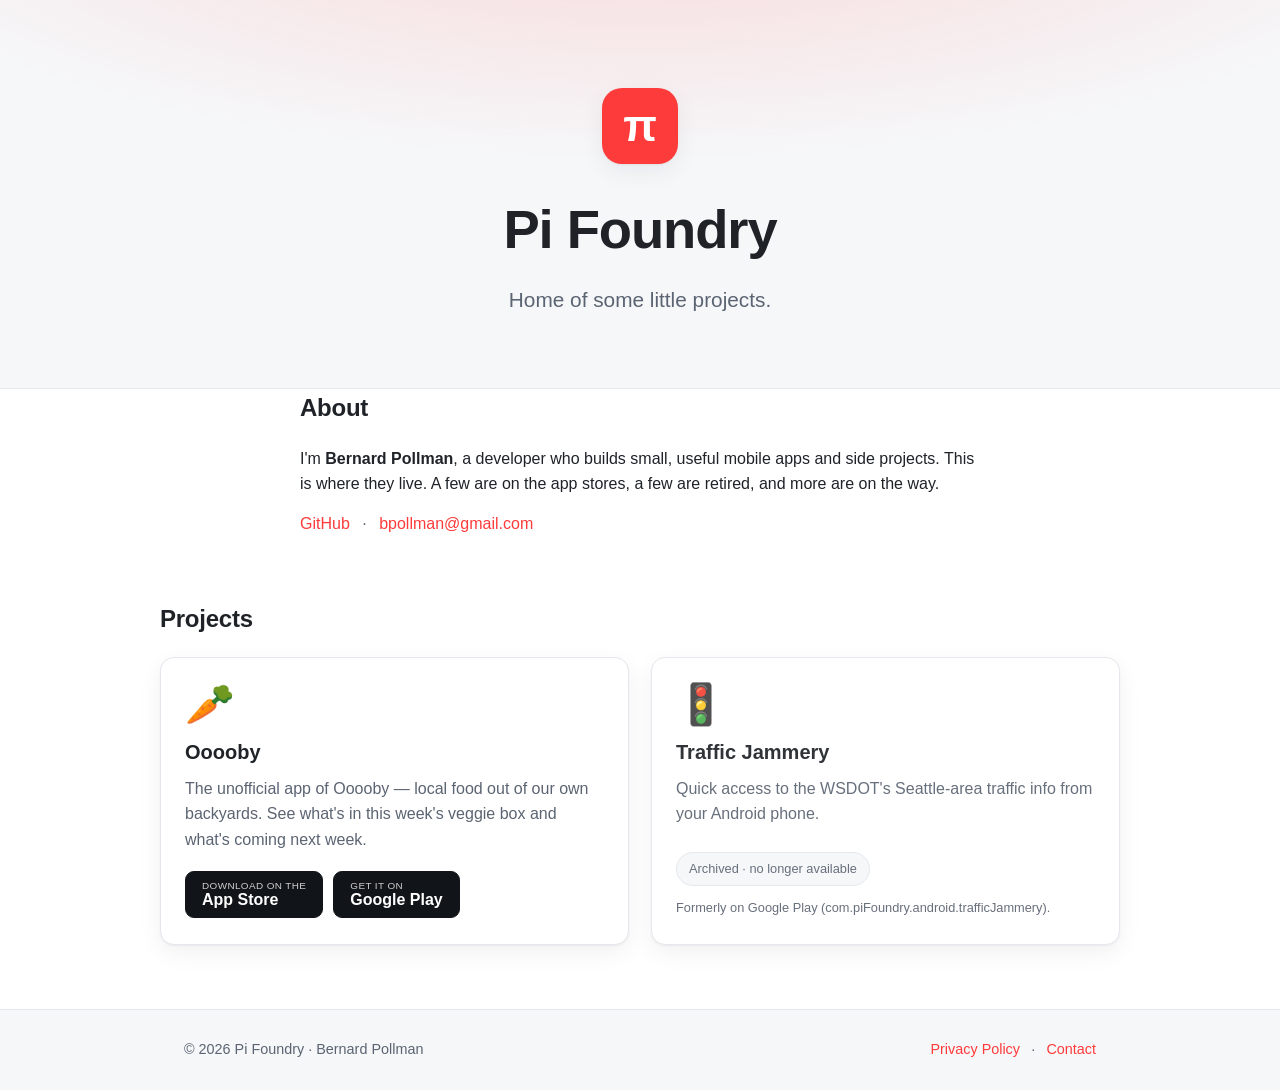
==== index.html @ 3267f2c6 "Modernize pifoundry.com as a static site Hand-built HTML/CSS site to replace the old Google Sites pa" ====
<!DOCTYPE html>
<html lang="en">
<head>
  <meta charset="UTF-8" />
  <meta name="viewport" content="width=device-width, initial-scale=1.0" />
  <title>Pi Foundry — small apps &amp; projects</title>
  <meta name="description" content="Pi Foundry — a home for small mobile apps and side projects by Bernard Pollman." />

  <!-- Open Graph / social preview -->
  <meta property="og:type" content="website" />
  <meta property="og:title" content="Pi Foundry — small apps &amp; projects" />
  <meta property="og:description" content="A home for small mobile apps and side projects by Bernard Pollman." />
  <meta property="og:url" content="https://www.pifoundry.com/" />
  <meta property="og:image" content="https://www.pifoundry.com/assets/og-image.png" />
  <meta name="twitter:card" content="summary_large_image" />

  <link rel="icon" href="assets/favicon.svg" type="image/svg+xml" />
  <link rel="stylesheet" href="styles.css" />
</head>
<body>
  <header class="hero">
    <div class="wrap hero-inner">
      <span class="logo" aria-hidden="true">π</span>
      <h1>Pi Foundry</h1>
      <p class="tagline">Home of some little projects.</p>
    </div>
  </header>

  <main class="wrap">
    <!-- About -->
    <section class="about" id="about">
      <h2>About</h2>
      <p>
        I'm <strong>Bernard Pollman</strong>, a developer who builds small, useful mobile
        apps and side projects. This is where they live. A few are on the app stores, a few
        are retired, and more are on the way.
      </p>
      <p class="links">
        <a href="https://github.com/PiFoundry" rel="noopener">GitHub</a>
        <span class="sep">·</span>
        <a href="mailto:bpollman@gmail.com">bpollman@gmail.com</a>
      </p>
    </section>

    <!-- Projects -->
    <section class="projects" id="projects">
      <h2>Projects</h2>
      <div class="grid">

        <!-- Ooooby (live, iOS + Android) -->
        <article class="card">
          <div class="card-icon" aria-hidden="true">🥕</div>
          <h3>Ooooby</h3>
          <p class="card-desc">
            The unofficial app of Ooooby — local food out of our own backyards.
            See what's in this week's veggie box and what's coming next week.
          </p>
          <div class="store-buttons">
            <a class="btn btn-store" rel="noopener"
               href="https://apps.apple.com/au/app/ooooby-veggie-box/id1254380183">
              <span class="btn-sub">Download on the</span>
              <span class="btn-main">App Store</span>
            </a>
            <a class="btn btn-store" rel="noopener"
               href="https://play.google.com/store/apps/details?id=com.piFoundry.android.ooooby">
              <span class="btn-sub">Get it on</span>
              <span class="btn-main">Google Play</span>
            </a>
          </div>
        </article>

        <!-- Traffic Jammery (archived) -->
        <article class="card card-archived">
          <div class="card-icon" aria-hidden="true">🚦</div>
          <h3>Traffic Jammery</h3>
          <p class="card-desc">
            Quick access to the WSDOT's Seattle-area traffic info from your Android phone.
          </p>
          <div class="store-buttons">
            <span class="badge">Archived · no longer available</span>
          </div>
          <p class="card-note">Formerly on Google Play (com.piFoundry.android.trafficJammery).</p>
        </article>

        <!--
          ===== TEMPLATE: copy this block to add a new project =====

          Live app (with store buttons):
          <article class="card">
            <div class="card-icon" aria-hidden="true">✨</div>
            <h3>App Name</h3>
            <p class="card-desc">One-line description of the app.</p>
            <div class="store-buttons">
              <a class="btn btn-store" rel="noopener" href="APP_STORE_URL">
                <span class="btn-sub">Download on the</span>
                <span class="btn-main">App Store</span>
              </a>
              <a class="btn btn-store" rel="noopener" href="PLAY_STORE_URL">
                <span class="btn-sub">Get it on</span>
                <span class="btn-main">Google Play</span>
              </a>
            </div>
          </article>

          Archived app (badge instead of buttons): add class "card-archived"
          to the <article> and replace store-buttons with:
            <div class="store-buttons"><span class="badge">Archived · no longer available</span></div>
          ==========================================================
        -->

      </div>
    </section>
  </main>

  <footer class="site-footer">
    <div class="wrap footer-inner">
      <p>&copy; <span id="year">2026</span> Pi Foundry · Bernard Pollman</p>
      <p>
        <a href="privacy-policy.html">Privacy Policy</a>
        <span class="sep">·</span>
        <a href="mailto:bpollman@gmail.com">Contact</a>
      </p>
    </div>
  </footer>

  <script>document.getElementById('year').textContent = new Date().getFullYear();</script>
</body>
</html>
---- styles.css ----
/* ===========================================================
   Pi Foundry — styles.css
   No framework. Custom properties + light/dark via prefers-color-scheme.
   =========================================================== */

:root {
  --accent: #fe3b3b;          /* keep the original site's red */
  --accent-hover: #cb2f2f;

  --bg: #ffffff;
  --bg-alt: #f6f7f9;
  --surface: #ffffff;
  --border: #e4e7ec;
  --text: #1f2328;
  --text-muted: #5b6472;

  --radius: 14px;
  --radius-sm: 9px;
  --shadow: 0 1px 2px rgba(16, 24, 40, 0.05),
            0 8px 24px rgba(16, 24, 40, 0.06);
  --maxw: 960px;
  --font: -apple-system, BlinkMacSystemFont, "Segoe UI", Roboto, Helvetica,
          Arial, sans-serif, "Apple Color Emoji", "Segoe UI Emoji";
}

@media (prefers-color-scheme: dark) {
  :root {
    --bg: #0f1115;
    --bg-alt: #14171d;
    --surface: #181b22;
    --border: #262b34;
    --text: #e7eaee;
    --text-muted: #9aa4b2;
    --accent: #ff5757;
    --accent-hover: #ff7b7b;
    --shadow: 0 1px 2px rgba(0, 0, 0, 0.4),
              0 8px 24px rgba(0, 0, 0, 0.35);
  }
}

* { box-sizing: border-box; }

html { scroll-behavior: smooth; }

body {
  margin: 0;
  font-family: var(--font);
  color: var(--text);
  background: var(--bg);
  line-height: 1.6;
  -webkit-font-smoothing: antialiased;
}

.wrap {
  width: 100%;
  max-width: var(--maxw);
  margin: 0 auto;
  padding: 0 24px;
}

a { color: var(--accent); text-decoration: none; }
a:hover { color: var(--accent-hover); text-decoration: underline; }

.sep { color: var(--text-muted); margin: 0 .5em; }

/* ---------- Hero ---------- */
.hero {
  background:
    radial-gradient(1200px 400px at 50% -120px, rgba(254, 59, 59, 0.18), transparent 70%),
    var(--bg-alt);
  border-bottom: 1px solid var(--border);
  padding: 88px 0 72px;
  text-align: center;
}
.hero-inner { display: flex; flex-direction: column; align-items: center; }
.logo {
  display: inline-grid;
  place-items: center;
  width: 76px; height: 76px;
  border-radius: 20px;
  background: var(--accent);
  color: #fff;
  font-size: 44px;
  font-weight: 700;
  line-height: 1;
  box-shadow: var(--shadow);
  margin-bottom: 22px;
}
.hero h1 {
  margin: 0;
  font-size: clamp(2.2rem, 6vw, 3.4rem);
  letter-spacing: -0.02em;
}
.tagline {
  margin: 10px 0 0;
  font-size: clamp(1.05rem, 2.4vw, 1.3rem);
  color: var(--text-muted);
}

/* ---------- Sections ---------- */
main { padding: 64px 24px 24px; }
main.wrap { padding-left: 0; padding-right: 0; } /* wrap handles gutter via inner */
section { margin: 0 auto 64px; }
section h2 {
  font-size: 1.5rem;
  letter-spacing: -0.01em;
  margin: 0 0 18px;
}

.about { max-width: 680px; }
.about p { color: var(--text); margin: 0 0 14px; }
.about .links { color: var(--text-muted); }

/* ---------- Projects grid ---------- */
.grid {
  display: grid;
  grid-template-columns: repeat(auto-fit, minmax(260px, 1fr));
  gap: 22px;
}
.card {
  background: var(--surface);
  border: 1px solid var(--border);
  border-radius: var(--radius);
  padding: 26px 24px;
  box-shadow: var(--shadow);
  display: flex;
  flex-direction: column;
  transition: transform .15s ease, box-shadow .15s ease;
}
.card:hover { transform: translateY(-3px); }
.card-icon {
  font-size: 40px;
  line-height: 1;
  margin-bottom: 12px;
}
.card h3 { margin: 0 0 8px; font-size: 1.25rem; }
.card-desc { margin: 0 0 18px; color: var(--text-muted); flex: 1; }
.card-archived { opacity: 0.92; }
.card-note {
  margin: 12px 0 0;
  font-size: 0.8rem;
  color: var(--text-muted);
}

/* ---------- Store buttons & badges ---------- */
.store-buttons { display: flex; flex-wrap: wrap; gap: 10px; }
.btn {
  display: inline-flex;
  flex-direction: column;
  justify-content: center;
  padding: 8px 16px;
  border-radius: var(--radius-sm);
  line-height: 1.15;
  text-decoration: none;
  border: 1px solid transparent;
}
.btn:hover { text-decoration: none; }
.btn-store {
  background: #111418;
  color: #fff;
  border-color: #111418;
}
.btn-store:hover { background: #000; color: #fff; }
.btn-sub { font-size: 0.62rem; text-transform: uppercase; letter-spacing: .04em; opacity: .8; }
.btn-main { font-size: 1rem; font-weight: 600; }

@media (prefers-color-scheme: dark) {
  .btn-store { background: #e7eaee; color: #0f1115; border-color: #e7eaee; }
  .btn-store:hover { background: #fff; color: #0f1115; }
}

.badge {
  display: inline-block;
  padding: 6px 12px;
  border-radius: 999px;
  font-size: 0.8rem;
  font-weight: 500;
  color: var(--text-muted);
  background: var(--bg-alt);
  border: 1px solid var(--border);
}

/* ---------- Footer ---------- */
.site-footer {
  border-top: 1px solid var(--border);
  background: var(--bg-alt);
  padding: 28px 24px;
  color: var(--text-muted);
}
.footer-inner {
  display: flex;
  flex-wrap: wrap;
  justify-content: space-between;
  gap: 8px;
  align-items: center;
}
.footer-inner p { margin: 0; font-size: 0.9rem; }

/* ---------- Privacy policy page ---------- */
.doc { max-width: 760px; margin: 0 auto; padding: 56px 24px 72px; }
.doc h1 { font-size: 2rem; margin: 0 0 6px; letter-spacing: -0.02em; }
.doc h2 { font-size: 1.2rem; margin: 34px 0 8px; }
.doc p { margin: 0 0 14px; }
.doc .back { display: inline-block; margin-bottom: 28px; font-size: 0.95rem; }
.doc ul { margin: 0 0 14px; padding-left: 1.3em; }
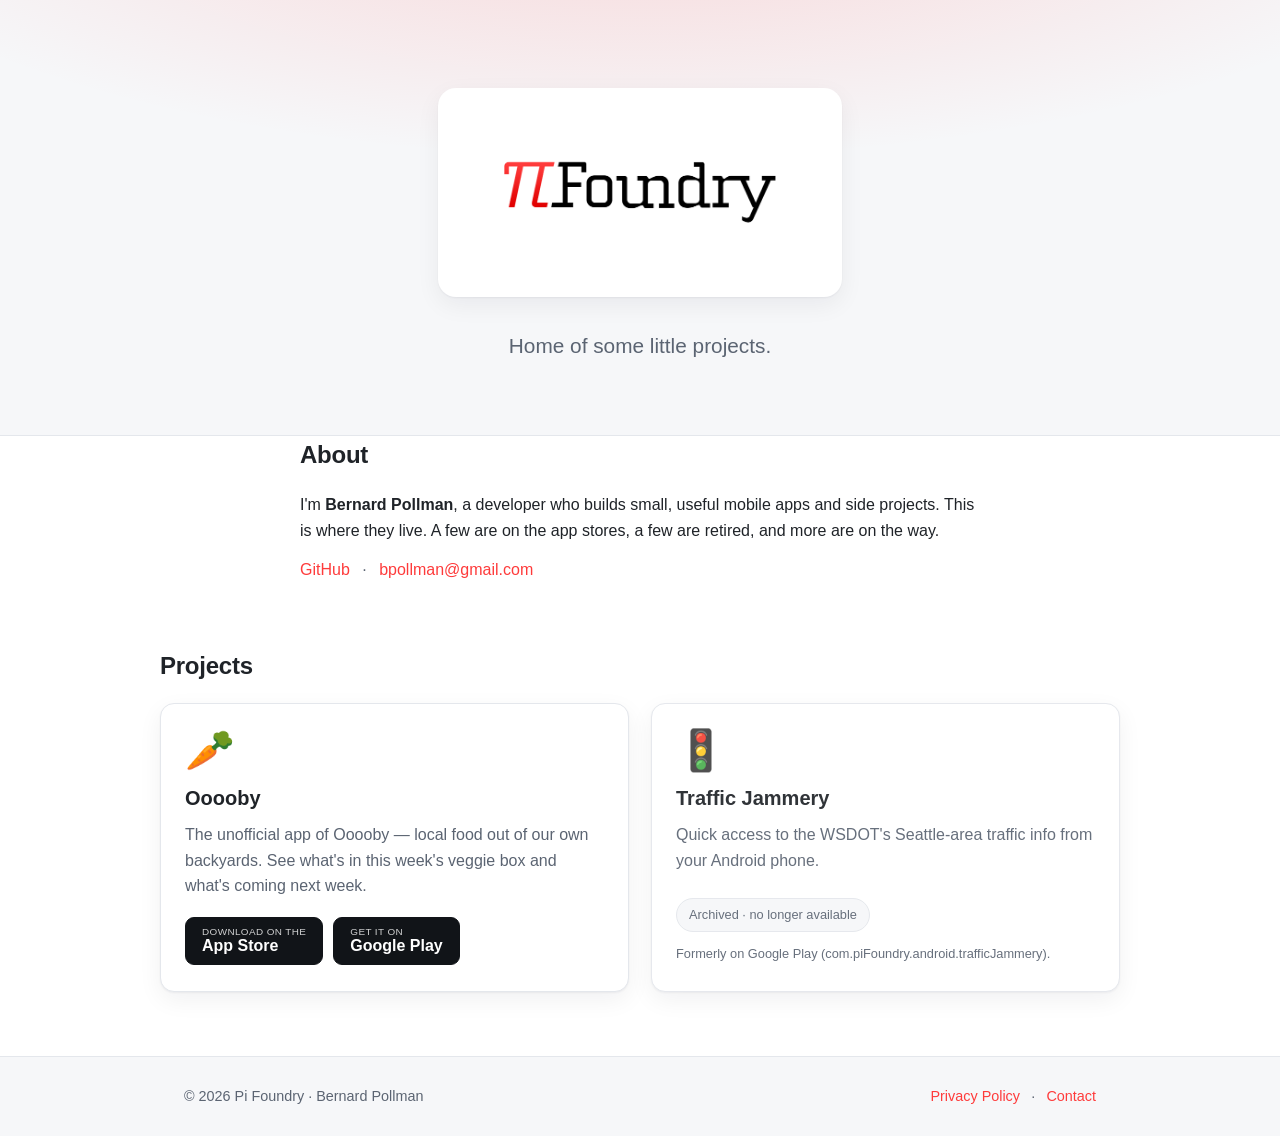
==== commit 902f64a5: "Use the original Pi Foundry logo from the old site Pull the real brand assets (square π+F mark and t" ====
--- a/index.html
+++ b/index.html
@@ -14,14 +14,18 @@
   <meta property="og:image" content="https://www.pifoundry.com/assets/og-image.png" />
   <meta name="twitter:card" content="summary_large_image" />
 
-  <link rel="icon" href="assets/favicon.svg" type="image/svg+xml" />
+  <link rel="icon" href="assets/logo-mark.png" type="image/png" />
+  <link rel="apple-touch-icon" href="assets/logo-mark.png" />
   <link rel="stylesheet" href="styles.css" />
 </head>
 <body>
   <header class="hero">
     <div class="wrap hero-inner">
-      <span class="logo" aria-hidden="true">π</span>
-      <h1>Pi Foundry</h1>
+      <span class="logo-plate">
+        <img class="logo" src="assets/logo-wordmark.png"
+             alt="Pi Foundry" width="738" height="359" />
+      </span>
+      <h1 class="visually-hidden">Pi Foundry</h1>
       <p class="tagline">Home of some little projects.</p>
     </div>
   </header>
--- a/styles.css
+++ b/styles.css
@@ -73,23 +73,37 @@
   text-align: center;
 }
 .hero-inner { display: flex; flex-direction: column; align-items: center; }
-.logo {
-  display: inline-grid;
-  place-items: center;
-  width: 76px; height: 76px;
-  border-radius: 20px;
-  background: var(--accent);
-  color: #fff;
-  font-size: 44px;
-  font-weight: 700;
-  line-height: 1;
+
+/* Logo wordmark on a white plate so the black lettering stays legible
+   in both light and dark mode. */
+.logo-plate {
+  display: inline-block;
+  background: #ffffff;
+  border-radius: 18px;
+  padding: 22px 32px;
   box-shadow: var(--shadow);
   margin-bottom: 22px;
+}
+.logo {
+  display: block;
+  width: clamp(220px, 44vw, 340px);
+  height: auto;
 }
 .hero h1 {
   margin: 0;
   font-size: clamp(2.2rem, 6vw, 3.4rem);
   letter-spacing: -0.02em;
+}
+
+/* Accessible heading kept for SEO/screen readers, hidden visually */
+.visually-hidden {
+  position: absolute;
+  width: 1px; height: 1px;
+  padding: 0; margin: -1px;
+  overflow: hidden;
+  clip: rect(0, 0, 0, 0);
+  white-space: nowrap;
+  border: 0;
 }
 .tagline {
   margin: 10px 0 0;
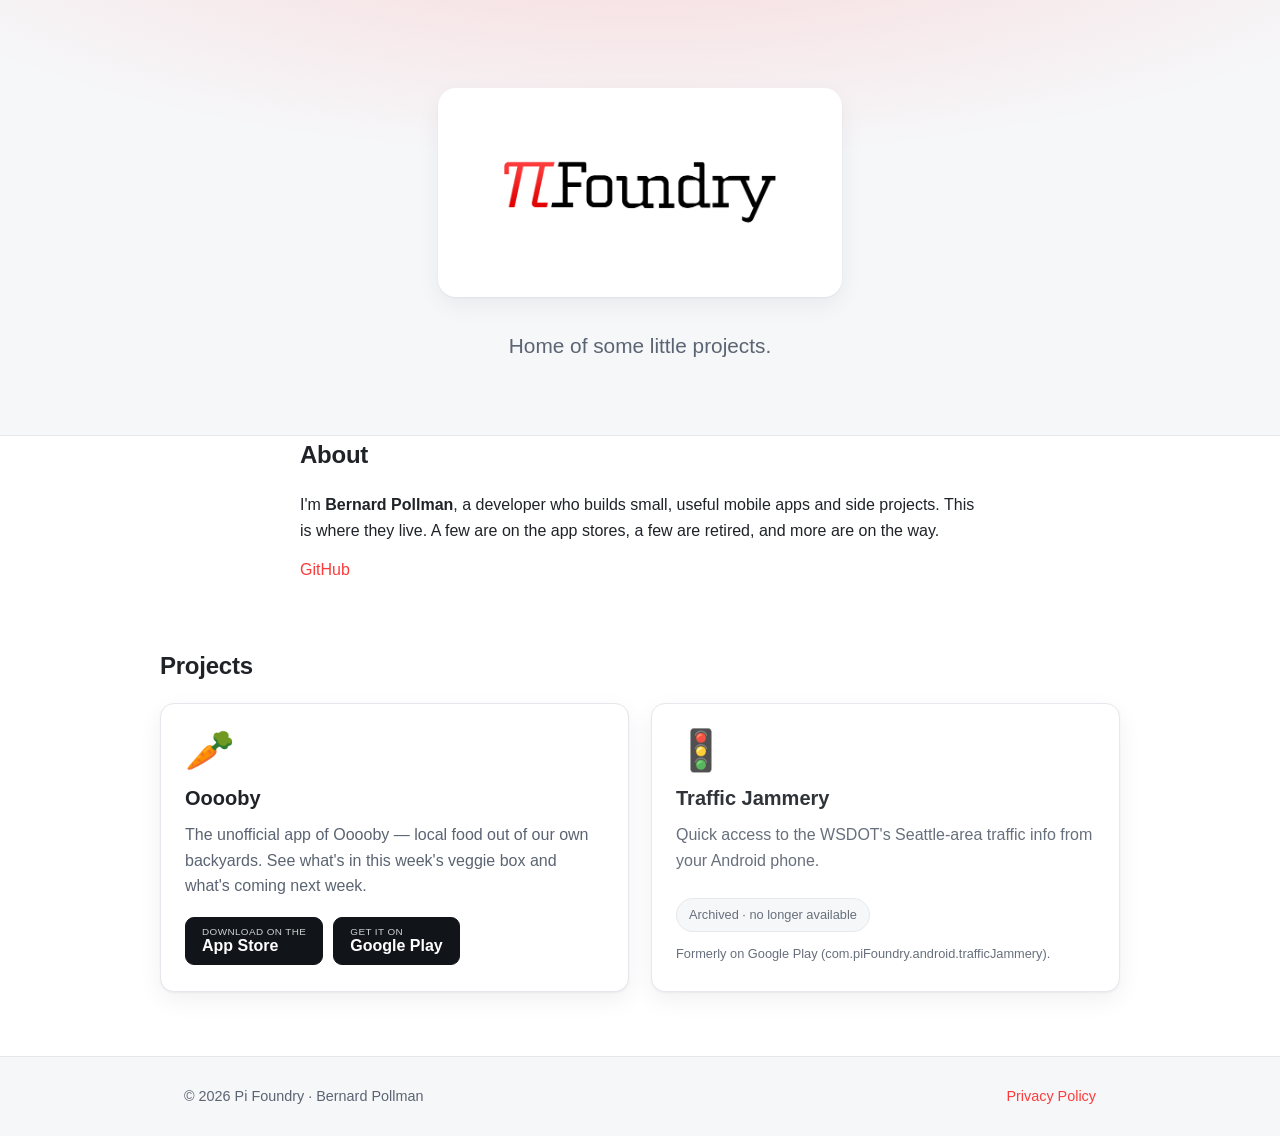
==== commit 45076ba5: "Fix GitHub link and remove email address Point the GitHub link at github.com/bpollman (was the PiFou" ====
--- a/index.html
+++ b/index.html
@@ -40,9 +40,7 @@
         are retired, and more are on the way.
       </p>
       <p class="links">
-        <a href="https://github.com/PiFoundry" rel="noopener">GitHub</a>
-        <span class="sep">·</span>
-        <a href="mailto:bpollman@gmail.com">bpollman@gmail.com</a>
+        <a href="https://github.com/bpollman" rel="noopener">GitHub</a>
       </p>
     </section>
 
@@ -121,8 +119,6 @@
       <p>&copy; <span id="year">2026</span> Pi Foundry · Bernard Pollman</p>
       <p>
         <a href="privacy-policy.html">Privacy Policy</a>
-        <span class="sep">·</span>
-        <a href="mailto:bpollman@gmail.com">Contact</a>
       </p>
     </div>
   </footer>
